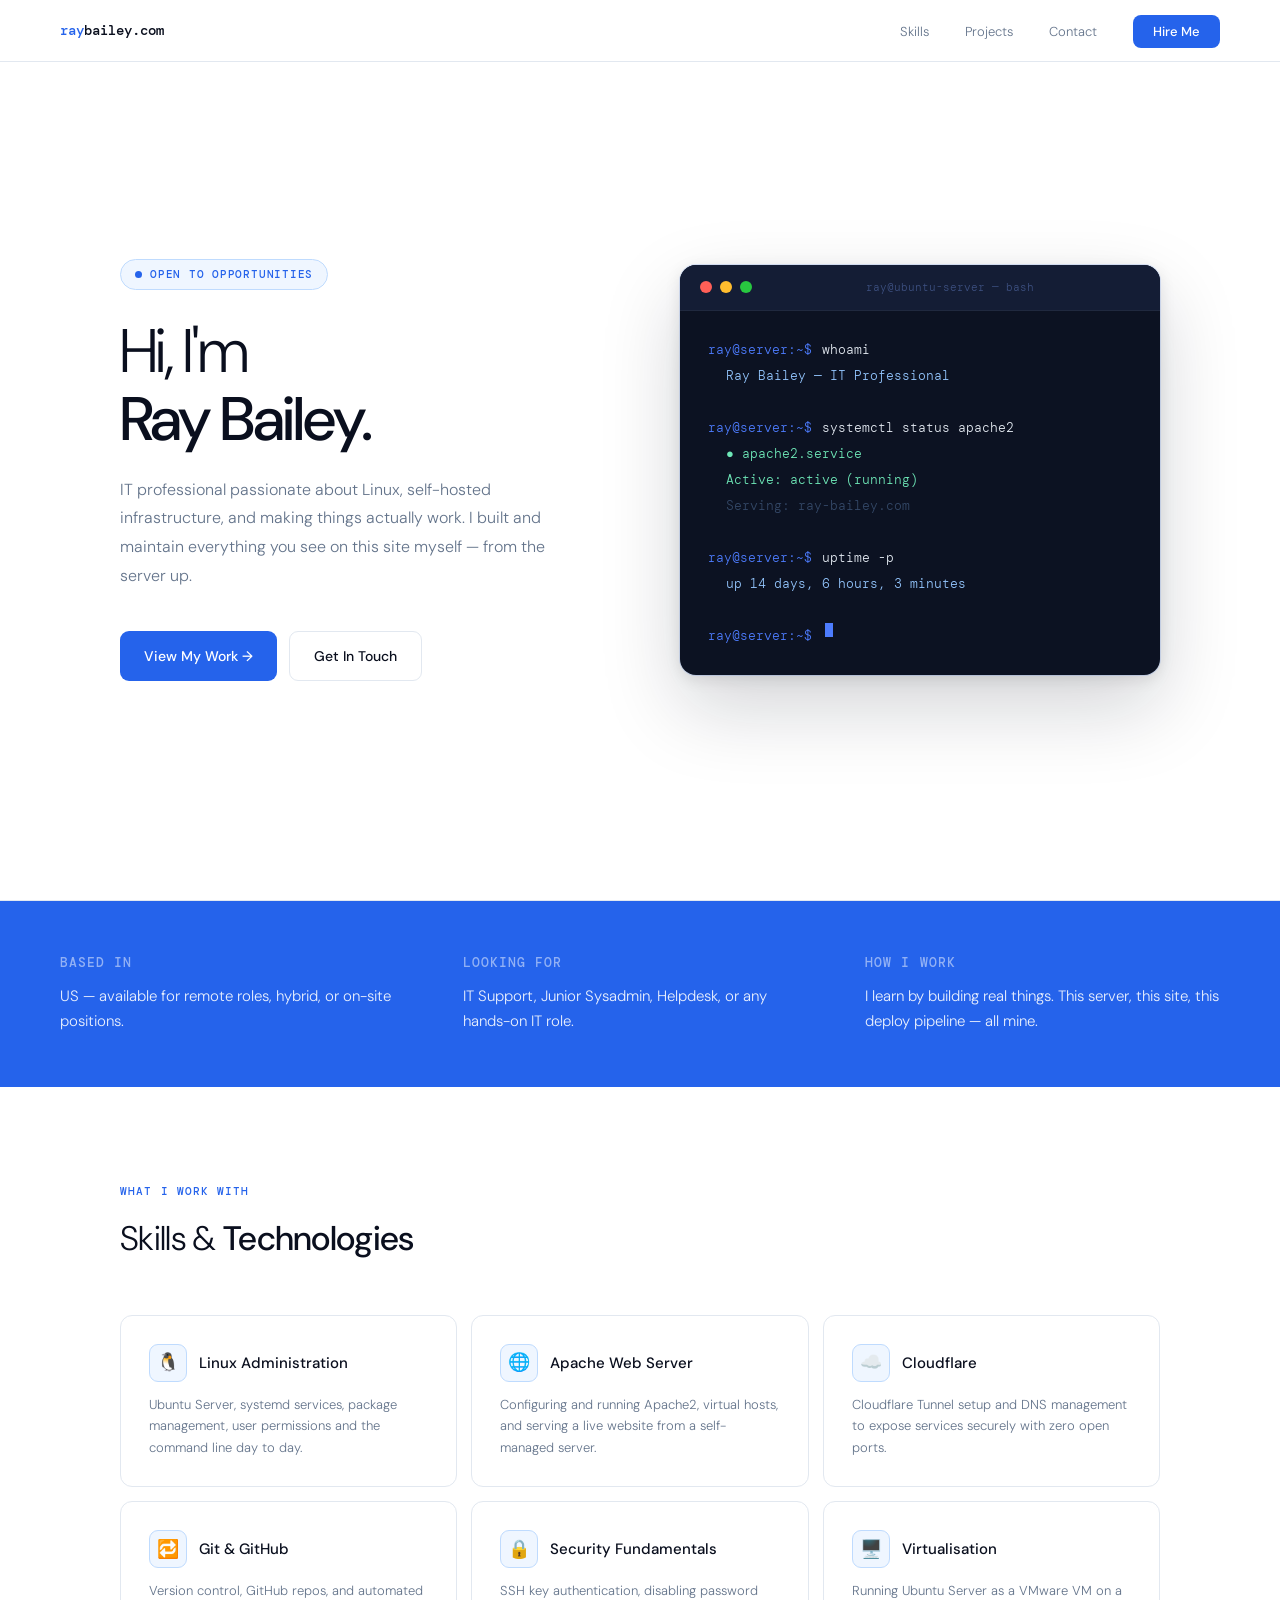
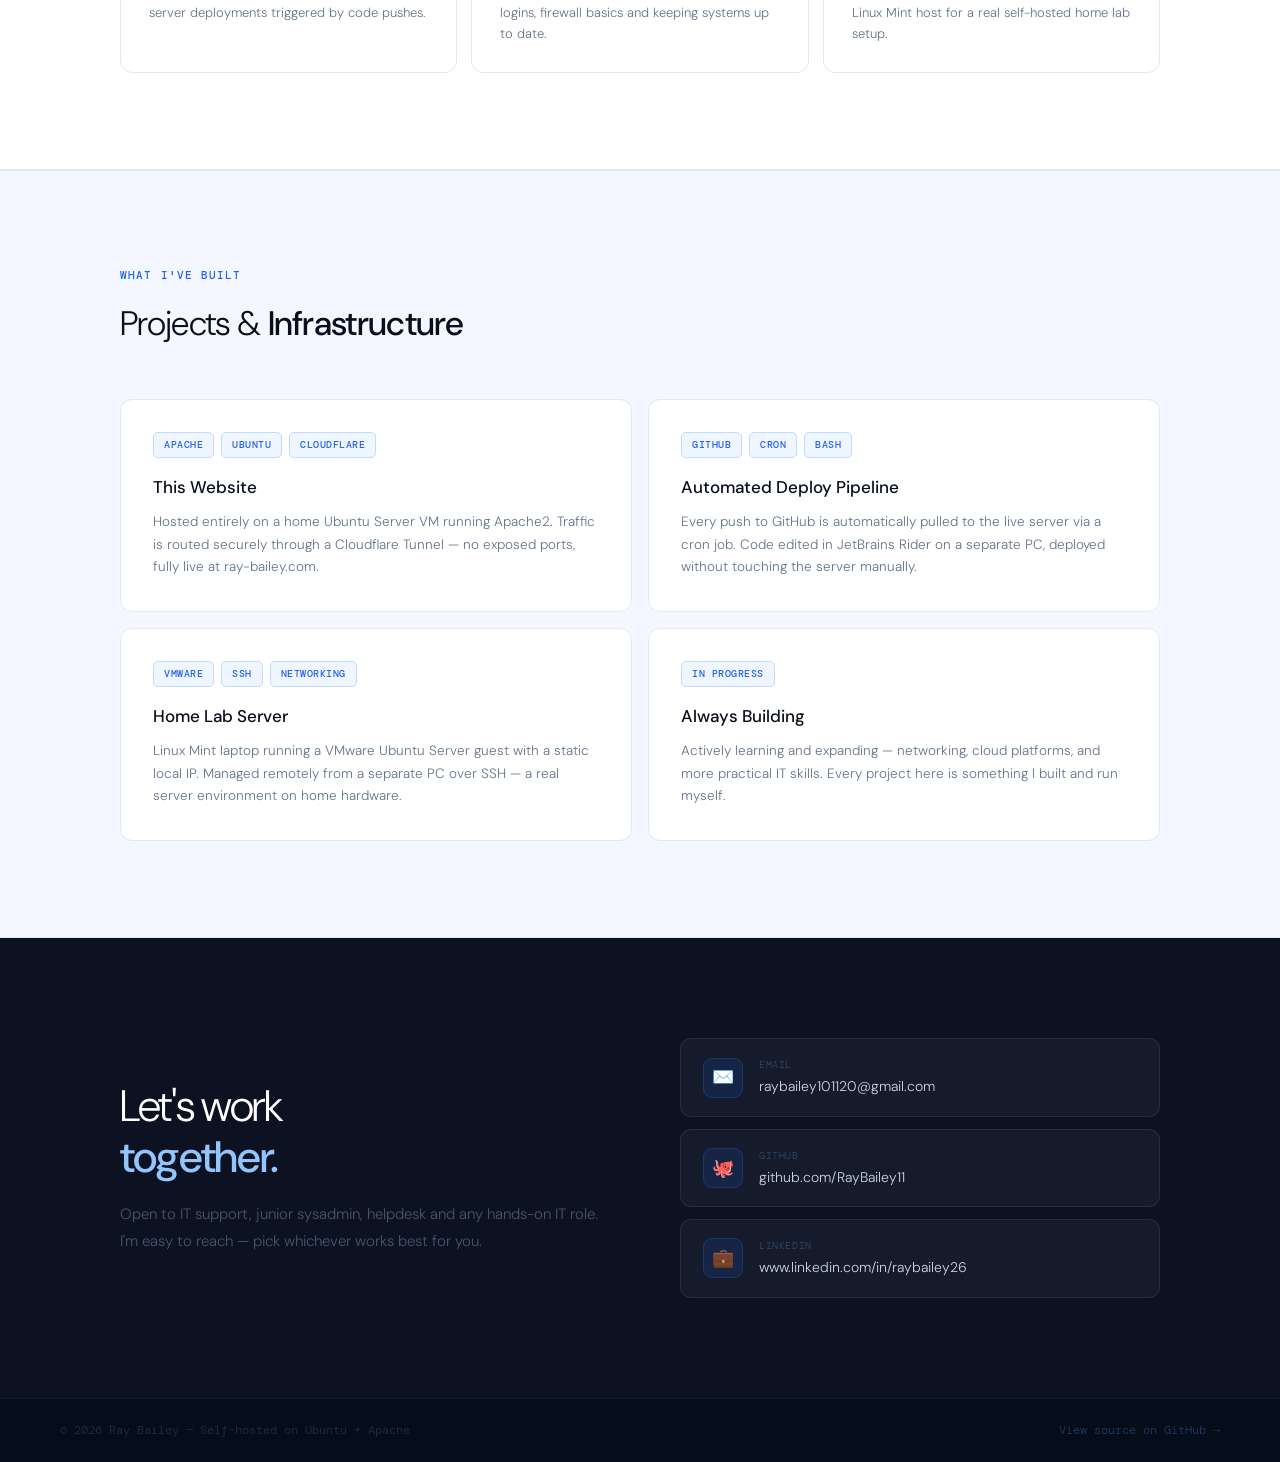
==== index.html @ 83276605 "First commit" ====
﻿<!DOCTYPE html>
<html lang="en">
<head>
    <meta charset="UTF-8"/>
    <meta name="viewport" content="width=device-width, initial-scale=1.0"/>
    <title>Ray Bailey — IT Professional</title>
    <link href="https://fonts.googleapis.com/css2?family=DM+Sans:wght@300;400;500&family=DM+Mono:wght@400;500&display=swap" rel="stylesheet"/>
    <style>
        *, *::before, *::after { box-sizing: border-box; margin: 0; padding: 0; }

        :root {
            --white: #ffffff;
            --off:   #f4f7ff;
            --fg:    #0a0f1e;
            --muted: #64748b;
            --blue:  #2563eb;
            --blue2: #1d4ed8;
            --blue-light: #eff6ff;
            --blue-mid:   #bfdbfe;
            --border: #e2e8f0;
            --mono: 'DM Mono', monospace;
            --sans: 'DM Sans', sans-serif;
        }

        html { scroll-behavior: smooth; }
        body { background: var(--white); color: var(--fg); font-family: var(--sans); font-weight: 300; line-height: 1.6; }

        /* ── NAV ── */
        nav {
            position: fixed; top: 0; left: 0; right: 0; z-index: 100;
            background: rgba(255,255,255,0.94);
            backdrop-filter: blur(14px);
            border-bottom: 1px solid var(--border);
            height: 62px; padding: 0 60px;
            display: flex; align-items: center; justify-content: space-between;
            animation: fadeDown 0.5s ease both;
        }
        .nav-logo { font-family: var(--mono); font-size: 14px; font-weight: 500; color: var(--fg); }
        .nav-logo span { color: var(--blue); }
        .nav-links { display: flex; gap: 36px; list-style: none; align-items: center; }
        .nav-links a { font-size: 13px; color: var(--muted); text-decoration: none; transition: color 0.2s; }
        .nav-links a:hover { color: var(--fg); }
        .nav-hire {
            background: var(--blue); color: #fff !important;
            padding: 8px 20px; border-radius: 8px; font-weight: 500 !important;
            transition: background 0.2s !important;
        }
        .nav-hire:hover { background: var(--blue2) !important; }

        /* ── HERO ── */
        .hero {
            min-height: 100vh;
            padding: 140px 60px 100px;
            max-width: 1160px; margin: 0 auto;
            display: flex; align-items: center;
        }
        .hero-grid {
            display: grid;
            grid-template-columns: 1fr 1fr;
            gap: 80px; align-items: center; width: 100%;
        }

        .hero-left { animation: fadeUp 0.7s 0.1s ease both; }

        .hero-tag {
            display: inline-flex; align-items: center; gap: 8px;
            background: var(--blue-light); color: var(--blue);
            border: 1px solid var(--blue-mid);
            font-family: var(--mono); font-size: 11px; font-weight: 500;
            letter-spacing: 0.07em; text-transform: uppercase;
            padding: 6px 14px; border-radius: 100px; margin-bottom: 28px;
        }
        .hero-tag::before {
            content: ''; width: 7px; height: 7px; border-radius: 50%;
            background: var(--blue); animation: pulse 2s infinite;
        }

        h1 {
            font-size: clamp(40px, 4.8vw, 64px);
            font-weight: 300; line-height: 1.1;
            letter-spacing: -0.03em; margin-bottom: 22px;
        }
        h1 strong { font-weight: 500; }

        .hero-desc {
            font-size: 16px; color: var(--muted);
            max-width: 440px; line-height: 1.8; margin-bottom: 40px;
        }

        .hero-btns { display: flex; gap: 12px; }

        .btn {
            display: inline-flex; align-items: center; gap: 8px;
            padding: 13px 24px; border-radius: 9px;
            font-family: var(--sans); font-size: 14px; font-weight: 500;
            text-decoration: none; border: none; cursor: pointer; transition: all 0.2s;
        }
        .btn-blue { background: var(--blue); color: #fff; }
        .btn-blue:hover { background: var(--blue2); transform: translateY(-1px); box-shadow: 0 6px 20px rgba(37,99,235,0.3); }
        .btn-outline { background: #fff; color: var(--fg); border: 1.5px solid var(--border); }
        .btn-outline:hover { border-color: #94a3b8; transform: translateY(-1px); box-shadow: 0 4px 12px rgba(0,0,0,0.06); }

        /* ── TERMINAL ── */
        .hero-right { animation: fadeUp 0.7s 0.22s ease both; }

        .terminal {
            background: #0c1222;
            border-radius: 16px;
            overflow: hidden;
            box-shadow:
                    0 0 0 1px rgba(37,99,235,0.15),
                    0 32px 80px rgba(12,18,34,0.18),
                    0 4px 16px rgba(0,0,0,0.1);
        }
        .t-bar {
            background: #141d35;
            padding: 14px 20px;
            display: flex; align-items: center; gap: 8px;
            border-bottom: 1px solid rgba(255,255,255,0.05);
        }
        .dot { width: 12px; height: 12px; border-radius: 50%; }
        .dot-r { background: #ff5f57; }
        .dot-y { background: #ffbd2e; }
        .dot-g { background: #28c840; }
        .t-title {
            flex: 1; text-align: center;
            font-family: var(--mono); font-size: 11px; color: #3d5080;
        }

        .t-body { padding: 26px 28px; font-family: var(--mono); font-size: 13px; line-height: 2; }
        .t-row { display: flex; gap: 10px; }
        .t-ps  { color: #4d7cfe; }
        .t-cmd { color: #e2e8f0; }
        .t-res { padding-left: 18px; color: #93c5fd; }
        .t-res.g { color: #6ee7b7; }
        .t-res.d { color: #334766; }
        .t-cursor {
            display: inline-block; width: 8px; height: 14px;
            background: #4d7cfe; margin-left: 3px; vertical-align: middle;
            animation: blink 1.1s step-end infinite;
        }

        /* ── DIVIDER ── */
        .full-divider { border: none; border-top: 1px solid var(--border); }

        /* ── ABOUT STRIP ── */
        .about-strip {
            background: var(--blue);
            padding: 52px 60px;
        }
        .about-inner {
            max-width: 1160px; margin: 0 auto;
            display: grid; grid-template-columns: 1fr 1fr 1fr;
            gap: 48px;
        }
        .about-block h3 {
            font-size: 13px; font-weight: 500;
            color: rgba(255,255,255,0.5);
            font-family: var(--mono);
            letter-spacing: 0.08em; text-transform: uppercase;
            margin-bottom: 10px;
        }
        .about-block p { font-size: 15px; color: rgba(255,255,255,0.9); line-height: 1.7; font-weight: 300; }

        /* ── SECTION ── */
        .section { max-width: 1160px; margin: 0 auto; padding: 96px 60px; }
        .sec-label { font-family: var(--mono); font-size: 11px; font-weight: 500; letter-spacing: 0.1em; text-transform: uppercase; color: var(--blue); margin-bottom: 12px; }
        .sec-title { font-size: 34px; font-weight: 300; letter-spacing: -0.02em; margin-bottom: 48px; }
        .sec-title strong { font-weight: 500; }

        /* ── SKILLS ── */
        .skills-grid { display: grid; grid-template-columns: repeat(3,1fr); gap: 14px; }
        .skill-card {
            background: var(--white);
            border: 1px solid var(--border);
            border-radius: 12px; padding: 28px;
            transition: all 0.22s;
        }
        .skill-card:hover {
            border-color: var(--blue-mid);
            box-shadow: 0 6px 24px rgba(37,99,235,0.08);
            transform: translateY(-2px);
        }
        .skill-top {
            display: flex; align-items: center; gap: 12px; margin-bottom: 12px;
        }
        .skill-icon {
            width: 38px; height: 38px; border-radius: 9px;
            background: var(--blue-light); border: 1px solid var(--blue-mid);
            display: flex; align-items: center; justify-content: center; font-size: 18px;
        }
        .skill-name { font-size: 15px; font-weight: 500; }
        .skill-desc { font-size: 13px; color: var(--muted); line-height: 1.65; }

        /* ── PROJECTS ── */
        .projects-wrap { background: var(--off); border-top: 1px solid var(--border); border-bottom: 1px solid var(--border); }
        .proj-grid { display: grid; grid-template-columns: repeat(2,1fr); gap: 16px; }
        .proj-card {
            background: var(--white);
            border: 1px solid var(--border);
            border-radius: 12px; padding: 32px;
            transition: all 0.22s; position: relative; overflow: hidden;
        }
        .proj-card::before {
            content: '';
            position: absolute; top: 0; left: 0; right: 0; height: 3px;
            background: var(--blue);
            transform: scaleX(0); transform-origin: left;
            transition: transform 0.3s ease;
        }
        .proj-card:hover::before { transform: scaleX(1); }
        .proj-card:hover { box-shadow: 0 8px 28px rgba(37,99,235,0.08); transform: translateY(-2px); }

        .proj-tags { display: flex; gap: 7px; flex-wrap: wrap; margin-bottom: 16px; }
        .tag {
            font-family: var(--mono); font-size: 10px; font-weight: 500;
            letter-spacing: 0.05em; text-transform: uppercase;
            background: var(--blue-light); color: var(--blue);
            padding: 4px 10px; border-radius: 5px; border: 1px solid var(--blue-mid);
        }
        .proj-name { font-size: 17px; font-weight: 500; margin-bottom: 9px; }
        .proj-desc { font-size: 13.5px; color: var(--muted); line-height: 1.7; }

        /* ── CONTACT ── */
        .contact-wrap { background: #0c1222; }
        .contact-inner {
            max-width: 1160px; margin: 0 auto;
            padding: 100px 60px;
            display: grid; grid-template-columns: 1fr 1fr;
            gap: 80px; align-items: center;
        }
        .contact-left h2 {
            font-size: 44px; font-weight: 300;
            letter-spacing: -0.03em; color: #fff; margin-bottom: 18px; line-height: 1.15;
        }
        .contact-left h2 strong { font-weight: 500; color: #93c5fd; }
        .contact-left p { font-size: 15px; color: #475569; line-height: 1.8; }

        .contact-cards { display: flex; flex-direction: column; gap: 12px; }
        .contact-card {
            display: flex; align-items: center; gap: 16px;
            background: rgba(255,255,255,0.04);
            border: 1px solid rgba(255,255,255,0.08);
            border-radius: 11px; padding: 18px 22px;
            text-decoration: none; color: #cbd5e1;
            font-size: 14px; transition: all 0.2s;
        }
        .contact-card:hover { background: rgba(37,99,235,0.12); border-color: rgba(37,99,235,0.3); color: #fff; }
        .contact-card-icon {
            width: 40px; height: 40px; border-radius: 9px;
            background: rgba(37,99,235,0.15); border: 1px solid rgba(37,99,235,0.25);
            display: flex; align-items: center; justify-content: center; font-size: 18px;
            flex-shrink: 0;
        }
        .contact-card-label { font-family: var(--mono); font-size: 10px; color: #334766; margin-bottom: 2px; letter-spacing: 0.06em; text-transform: uppercase; }
        .contact-card-val { font-size: 14px; }

        /* ── FOOTER ── */
        footer { background: #060d1a; border-top: 1px solid #0f1829; padding: 22px 60px; }
        .footer-inner { max-width: 1160px; margin: 0 auto; display: flex; align-items: center; justify-content: space-between; }
        .footer-inner p { font-size: 12px; color: #1e2d45; font-family: var(--mono); }
        .footer-inner a { font-size: 12px; color: #1e3a5f; font-family: var(--mono); text-decoration: none; transition: color 0.2s; }
        .footer-inner a:hover { color: #4d7cfe; }

        /* ── ANIMATIONS ── */
        @keyframes fadeUp   { from { opacity:0; transform:translateY(18px); } to { opacity:1; transform:translateY(0); } }
        @keyframes fadeDown { from { opacity:0; transform:translateY(-10px); } to { opacity:1; transform:translateY(0); } }
        @keyframes blink    { 0%,100%{opacity:1} 50%{opacity:0} }
        @keyframes pulse    { 0%,100%{opacity:1;transform:scale(1)} 50%{opacity:0.35;transform:scale(0.75)} }
    </style>
</head>
<body>

<!-- NAV -->
<nav>
    <div class="nav-logo"><span>ray</span>bailey.com</div>
    <ul class="nav-links">
        <li><a href="#skills">Skills</a></li>
        <li><a href="#projects">Projects</a></li>
        <li><a href="#contact">Contact</a></li>
        <li><a href="#contact" class="nav-hire">Hire Me</a></li>
    </ul>
</nav>

<!-- HERO -->
<section class="hero">
    <div class="hero-grid">

        <div class="hero-left">
            <div class="hero-tag">Open to opportunities</div>
            <h1>Hi, I'm<br/><strong>Ray Bailey.</strong></h1>
            <p class="hero-desc">
                IT professional passionate about Linux, self-hosted infrastructure,
                and making things actually work. I built and maintain everything you
                see on this site myself — from the server up.
            </p>
            <div class="hero-btns">
                <a href="#projects" class="btn btn-blue">View My Work →</a>
                <a href="#contact" class="btn btn-outline">Get In Touch</a>
            </div>
        </div>

        <div class="hero-right">
            <div class="terminal">
                <div class="t-bar">
                    <div class="dot dot-r"></div>
                    <div class="dot dot-y"></div>
                    <div class="dot dot-g"></div>
                    <div class="t-title">ray@ubuntu-server — bash</div>
                </div>
                <div class="t-body">
                    <div class="t-row"><span class="t-ps">ray@server:~$</span><span class="t-cmd">whoami</span></div>
                    <div class="t-res">Ray Bailey — IT Professional</div>
                    <br/>
                    <div class="t-row"><span class="t-ps">ray@server:~$</span><span class="t-cmd">systemctl status apache2</span></div>
                    <div class="t-res g">● apache2.service</div>
                    <div class="t-res g">  Active: active (running)</div>
                    <div class="t-res d">  Serving: ray-bailey.com</div>
                    <br/>
                    <div class="t-row"><span class="t-ps">ray@server:~$</span><span class="t-cmd">uptime -p</span></div>
                    <div class="t-res">up 14 days, 6 hours, 3 minutes</div>
                    <br/>
                    <div class="t-row"><span class="t-ps">ray@server:~$</span><span class="t-cursor"></span></div>
                </div>
            </div>
        </div>

    </div>
</section>

<hr class="full-divider"/>

<!-- ABOUT STRIP -->
<div class="about-strip">
    <div class="about-inner">
        <div class="about-block">
            <h3>Based In</h3>
            <p>US — available for remote roles, hybrid, or on-site positions.</p>
        </div>
        <div class="about-block">
            <h3>Looking For</h3>
            <p>IT Support, Junior Sysadmin, Helpdesk, or any hands-on IT role.</p>
        </div>
        <div class="about-block">
            <h3>How I Work</h3>
            <p>I learn by building real things. This server, this site, this deploy pipeline — all mine.</p>
        </div>
    </div>
</div>

<!-- SKILLS -->
<section class="section" id="skills">
    <div class="sec-label">What I work with</div>
    <div class="sec-title">Skills &amp; <strong>Technologies</strong></div>
    <div class="skills-grid">

        <div class="skill-card">
            <div class="skill-top"><div class="skill-icon">🐧</div><div class="skill-name">Linux Administration</div></div>
            <div class="skill-desc">Ubuntu Server, systemd services, package management, user permissions and the command line day to day.</div>
        </div>

        <div class="skill-card">
            <div class="skill-top"><div class="skill-icon">🌐</div><div class="skill-name">Apache Web Server</div></div>
            <div class="skill-desc">Configuring and running Apache2, virtual hosts, and serving a live website from a self-managed server.</div>
        </div>

        <div class="skill-card">
            <div class="skill-top"><div class="skill-icon">☁️</div><div class="skill-name">Cloudflare</div></div>
            <div class="skill-desc">Cloudflare Tunnel setup and DNS management to expose services securely with zero open ports.</div>
        </div>

        <div class="skill-card">
            <div class="skill-top"><div class="skill-icon">🔁</div><div class="skill-name">Git &amp; GitHub</div></div>
            <div class="skill-desc">Version control, GitHub repos, and automated server deployments triggered by code pushes.</div>
        </div>

        <div class="skill-card">
            <div class="skill-top"><div class="skill-icon">🔒</div><div class="skill-name">Security Fundamentals</div></div>
            <div class="skill-desc">SSH key authentication, disabling password logins, firewall basics and keeping systems up to date.</div>
        </div>

        <div class="skill-card">
            <div class="skill-top"><div class="skill-icon">🖥️</div><div class="skill-name">Virtualisation</div></div>
            <div class="skill-desc">Running Ubuntu Server as a VMware VM on a Linux Mint host for a real self-hosted home lab setup.</div>
        </div>

    </div>
</section>

<hr class="full-divider"/>

<!-- PROJECTS -->
<div class="projects-wrap">
    <section class="section" id="projects">
        <div class="sec-label">What I've built</div>
        <div class="sec-title">Projects &amp; <strong>Infrastructure</strong></div>
        <div class="proj-grid">

            <div class="proj-card">
                <div class="proj-tags"><span class="tag">Apache</span><span class="tag">Ubuntu</span><span class="tag">Cloudflare</span></div>
                <div class="proj-name">This Website</div>
                <div class="proj-desc">Hosted entirely on a home Ubuntu Server VM running Apache2. Traffic is routed securely through a Cloudflare Tunnel — no exposed ports, fully live at ray-bailey.com.</div>
            </div>

            <div class="proj-card">
                <div class="proj-tags"><span class="tag">GitHub</span><span class="tag">Cron</span><span class="tag">Bash</span></div>
                <div class="proj-name">Automated Deploy Pipeline</div>
                <div class="proj-desc">Every push to GitHub is automatically pulled to the live server via a cron job. Code edited in JetBrains Rider on a separate PC, deployed without touching the server manually.</div>
            </div>

            <div class="proj-card">
                <div class="proj-tags"><span class="tag">VMware</span><span class="tag">SSH</span><span class="tag">Networking</span></div>
                <div class="proj-name">Home Lab Server</div>
                <div class="proj-desc">Linux Mint laptop running a VMware Ubuntu Server guest with a static local IP. Managed remotely from a separate PC over SSH — a real server environment on home hardware.</div>
            </div>

            <div class="proj-card">
                <div class="proj-tags"><span class="tag">In Progress</span></div>
                <div class="proj-name">Always Building</div>
                <div class="proj-desc">Actively learning and expanding — networking, cloud platforms, and more practical IT skills. Every project here is something I built and run myself.</div>
            </div>

        </div>
    </section>
</div>

<!-- CONTACT -->
<div class="contact-wrap" id="contact">
    <div class="contact-inner">

        <div class="contact-left">
            <h2>Let's work<br/><strong>together.</strong></h2>
            <p>
                Open to IT support, junior sysadmin, helpdesk and any hands-on IT role.
                I'm easy to reach — pick whichever works best for you.
            </p>
        </div>

        <div class="contact-cards">
            <a href="mailto:raybailey101120@gmail.com" class="contact-card">
                <div class="contact-card-icon">✉️</div>
                <div>
                    <div class="contact-card-label">Email</div>
                    <div class="contact-card-val">raybailey101120@gmail.com</div>
                </div>
            </a>
            <a href="https://github.com/RayBailey11" class="contact-card">
                <div class="contact-card-icon">🐙</div>
                <div>
                    <div class="contact-card-label">GitHub</div>
                    <div class="contact-card-val">github.com/RayBailey11</div>
                </div>
            </a>
            <a href="https://linkedin.com/in/raybailey26" class="contact-card">
                <div class="contact-card-icon">💼</div>
                <div>
                    <div class="contact-card-label">LinkedIn</div>
                    <div class="contact-card-val">www.linkedin.com/in/raybailey26</div>
                </div>
            </a>
        </div>

    </div>
</div>

<footer>
    <div class="footer-inner">
        <p>© 2026 Ray Bailey — Self-hosted on Ubuntu + Apache</p>
        <a href="https://github.com/RayBailey11">View source on GitHub →</a>
    </div>
</footer>

</body>
</html>
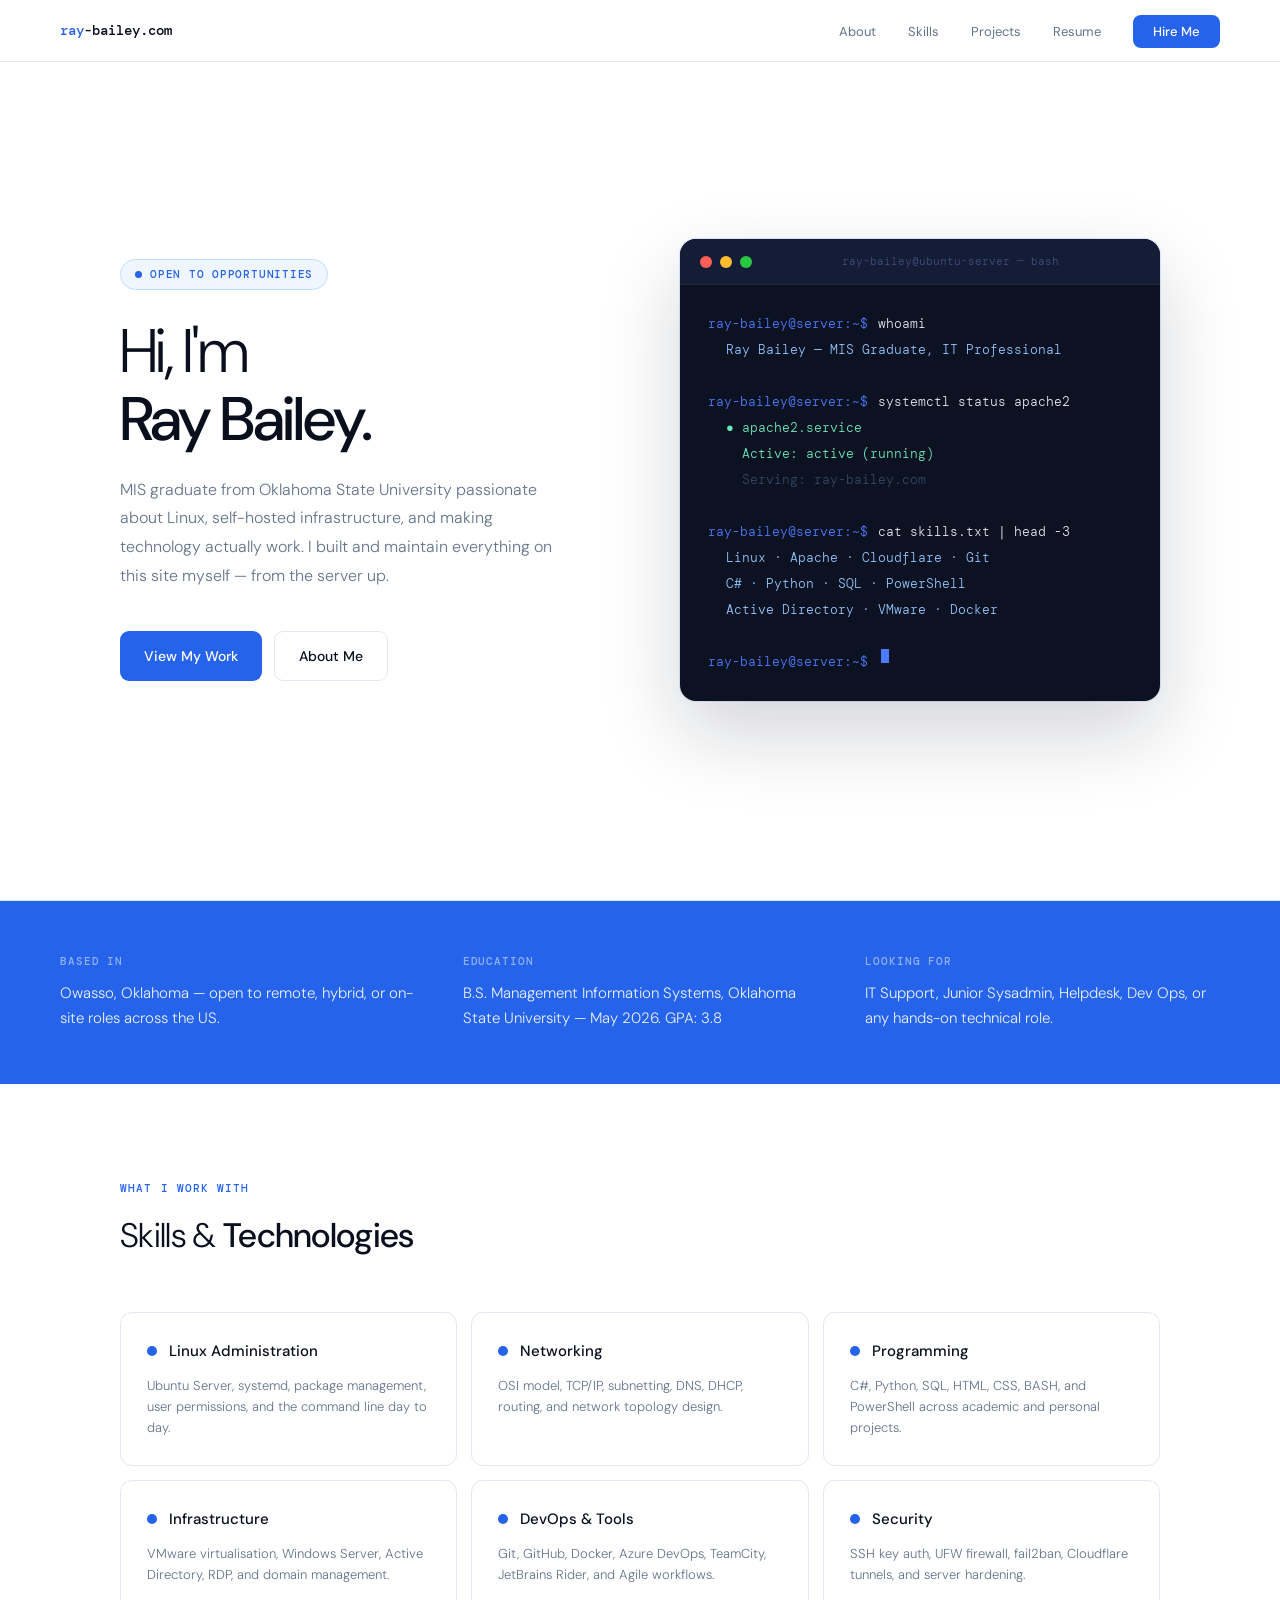
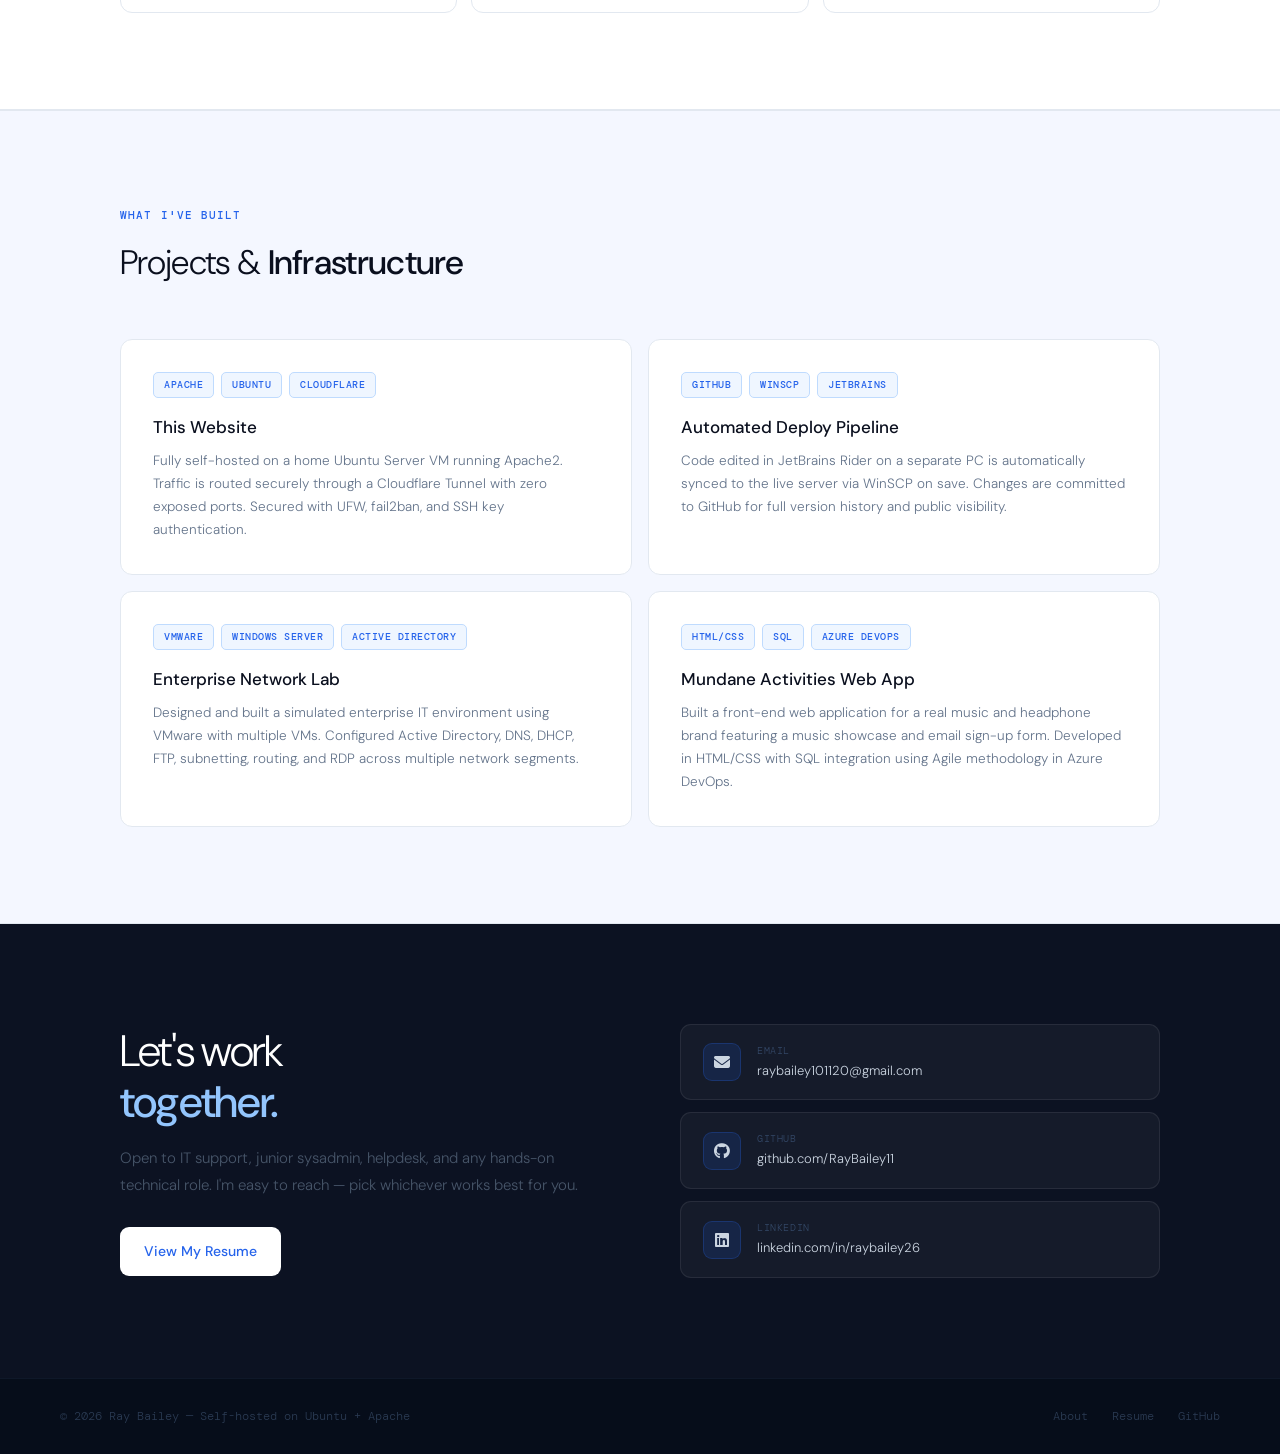
==== commit 3ab85af3: "v1 Update" ====
--- a/index.html
+++ b/index.html
@@ -4,49 +4,11 @@
     <meta charset="UTF-8"/>
     <meta name="viewport" content="width=device-width, initial-scale=1.0"/>
     <title>Ray Bailey — IT Professional</title>
+    <meta name="description" content="Ray Bailey — IT Professional based in Owasso, Oklahoma. OSU MIS Graduate. Open to IT support, sysadmin, and technical roles."/>
     <link href="https://fonts.googleapis.com/css2?family=DM+Sans:wght@300;400;500&family=DM+Mono:wght@400;500&display=swap" rel="stylesheet"/>
+    <link rel="stylesheet" href="https://cdnjs.cloudflare.com/ajax/libs/font-awesome/6.5.0/css/all.min.css"/>
+    <link rel="stylesheet" href="css/style.css"/>
     <style>
-        *, *::before, *::after { box-sizing: border-box; margin: 0; padding: 0; }
-
-        :root {
-            --white: #ffffff;
-            --off:   #f4f7ff;
-            --fg:    #0a0f1e;
-            --muted: #64748b;
-            --blue:  #2563eb;
-            --blue2: #1d4ed8;
-            --blue-light: #eff6ff;
-            --blue-mid:   #bfdbfe;
-            --border: #e2e8f0;
-            --mono: 'DM Mono', monospace;
-            --sans: 'DM Sans', sans-serif;
-        }
-
-        html { scroll-behavior: smooth; }
-        body { background: var(--white); color: var(--fg); font-family: var(--sans); font-weight: 300; line-height: 1.6; }
-
-        /* ── NAV ── */
-        nav {
-            position: fixed; top: 0; left: 0; right: 0; z-index: 100;
-            background: rgba(255,255,255,0.94);
-            backdrop-filter: blur(14px);
-            border-bottom: 1px solid var(--border);
-            height: 62px; padding: 0 60px;
-            display: flex; align-items: center; justify-content: space-between;
-            animation: fadeDown 0.5s ease both;
-        }
-        .nav-logo { font-family: var(--mono); font-size: 14px; font-weight: 500; color: var(--fg); }
-        .nav-logo span { color: var(--blue); }
-        .nav-links { display: flex; gap: 36px; list-style: none; align-items: center; }
-        .nav-links a { font-size: 13px; color: var(--muted); text-decoration: none; transition: color 0.2s; }
-        .nav-links a:hover { color: var(--fg); }
-        .nav-hire {
-            background: var(--blue); color: #fff !important;
-            padding: 8px 20px; border-radius: 8px; font-weight: 500 !important;
-            transition: background 0.2s !important;
-        }
-        .nav-hire:hover { background: var(--blue2) !important; }
-
         /* ── HERO ── */
         .hero {
             min-height: 100vh;
@@ -55,13 +17,9 @@
             display: flex; align-items: center;
         }
         .hero-grid {
-            display: grid;
-            grid-template-columns: 1fr 1fr;
+            display: grid; grid-template-columns: 1fr 1fr;
             gap: 80px; align-items: center; width: 100%;
         }
-
-        .hero-left { animation: fadeUp 0.7s 0.1s ease both; }
-
         .hero-tag {
             display: inline-flex; align-items: center; gap: 8px;
             background: var(--blue-light); color: var(--blue);
@@ -74,62 +32,35 @@
             content: ''; width: 7px; height: 7px; border-radius: 50%;
             background: var(--blue); animation: pulse 2s infinite;
         }
-
         h1 {
-            font-size: clamp(40px, 4.8vw, 64px);
+            font-size: clamp(38px, 4.8vw, 62px);
             font-weight: 300; line-height: 1.1;
             letter-spacing: -0.03em; margin-bottom: 22px;
         }
         h1 strong { font-weight: 500; }
-
         .hero-desc {
             font-size: 16px; color: var(--muted);
             max-width: 440px; line-height: 1.8; margin-bottom: 40px;
         }
-
-        .hero-btns { display: flex; gap: 12px; }
-
-        .btn {
-            display: inline-flex; align-items: center; gap: 8px;
-            padding: 13px 24px; border-radius: 9px;
-            font-family: var(--sans); font-size: 14px; font-weight: 500;
-            text-decoration: none; border: none; cursor: pointer; transition: all 0.2s;
-        }
-        .btn-blue { background: var(--blue); color: #fff; }
-        .btn-blue:hover { background: var(--blue2); transform: translateY(-1px); box-shadow: 0 6px 20px rgba(37,99,235,0.3); }
-        .btn-outline { background: #fff; color: var(--fg); border: 1.5px solid var(--border); }
-        .btn-outline:hover { border-color: #94a3b8; transform: translateY(-1px); box-shadow: 0 4px 12px rgba(0,0,0,0.06); }
+        .hero-btns { display: flex; gap: 12px; flex-wrap: wrap; }
 
         /* ── TERMINAL ── */
-        .hero-right { animation: fadeUp 0.7s 0.22s ease both; }
-
         .terminal {
-            background: #0c1222;
-            border-radius: 16px;
-            overflow: hidden;
-            box-shadow:
-                    0 0 0 1px rgba(37,99,235,0.15),
-                    0 32px 80px rgba(12,18,34,0.18),
-                    0 4px 16px rgba(0,0,0,0.1);
+            background: var(--dark);
+            border-radius: 16px; overflow: hidden;
+            box-shadow: 0 0 0 1px rgba(37,99,235,0.15), 0 32px 80px rgba(12,18,34,0.18);
         }
         .t-bar {
-            background: #141d35;
-            padding: 14px 20px;
+            background: var(--dark2); padding: 14px 20px;
             display: flex; align-items: center; gap: 8px;
             border-bottom: 1px solid rgba(255,255,255,0.05);
         }
         .dot { width: 12px; height: 12px; border-radius: 50%; }
-        .dot-r { background: #ff5f57; }
-        .dot-y { background: #ffbd2e; }
-        .dot-g { background: #28c840; }
-        .t-title {
-            flex: 1; text-align: center;
-            font-family: var(--mono); font-size: 11px; color: #3d5080;
-        }
-
+        .dot-r { background: #ff5f57; } .dot-y { background: #ffbd2e; } .dot-g { background: #28c840; }
+        .t-title { flex: 1; text-align: center; font-family: var(--mono); font-size: 11px; color: #3d5080; }
         .t-body { padding: 26px 28px; font-family: var(--mono); font-size: 13px; line-height: 2; }
-        .t-row { display: flex; gap: 10px; }
-        .t-ps  { color: #4d7cfe; }
+        .t-row { display: flex; gap: 10px; flex-wrap: wrap; }
+        .t-ps { color: #4d7cfe; white-space: nowrap; }
         .t-cmd { color: #e2e8f0; }
         .t-res { padding-left: 18px; color: #93c5fd; }
         .t-res.g { color: #6ee7b7; }
@@ -140,191 +71,159 @@
             animation: blink 1.1s step-end infinite;
         }
 
-        /* ── DIVIDER ── */
-        .full-divider { border: none; border-top: 1px solid var(--border); }
-
         /* ── ABOUT STRIP ── */
-        .about-strip {
-            background: var(--blue);
-            padding: 52px 60px;
-        }
+        .about-strip { background: var(--blue); padding: 52px 60px; }
         .about-inner {
             max-width: 1160px; margin: 0 auto;
-            display: grid; grid-template-columns: 1fr 1fr 1fr;
-            gap: 48px;
+            display: grid; grid-template-columns: repeat(3, 1fr); gap: 48px;
         }
         .about-block h3 {
-            font-size: 13px; font-weight: 500;
-            color: rgba(255,255,255,0.5);
-            font-family: var(--mono);
-            letter-spacing: 0.08em; text-transform: uppercase;
-            margin-bottom: 10px;
+            font-size: 11px; font-weight: 500; color: rgba(255,255,255,0.5);
+            font-family: var(--mono); letter-spacing: 0.08em; text-transform: uppercase; margin-bottom: 10px;
         }
         .about-block p { font-size: 15px; color: rgba(255,255,255,0.9); line-height: 1.7; font-weight: 300; }
 
-        /* ── SECTION ── */
-        .section { max-width: 1160px; margin: 0 auto; padding: 96px 60px; }
-        .sec-label { font-family: var(--mono); font-size: 11px; font-weight: 500; letter-spacing: 0.1em; text-transform: uppercase; color: var(--blue); margin-bottom: 12px; }
-        .sec-title { font-size: 34px; font-weight: 300; letter-spacing: -0.02em; margin-bottom: 48px; }
-        .sec-title strong { font-weight: 500; }
-
         /* ── SKILLS ── */
-        .skills-grid { display: grid; grid-template-columns: repeat(3,1fr); gap: 14px; }
+        .skills-grid { display: grid; grid-template-columns: repeat(3, 1fr); gap: 14px; }
         .skill-card {
-            background: var(--white);
-            border: 1px solid var(--border);
-            border-radius: 12px; padding: 28px;
-            transition: all 0.22s;
+            background: var(--white); border: 1px solid var(--border);
+            border-radius: 12px; padding: 26px; transition: all 0.22s;
         }
         .skill-card:hover {
             border-color: var(--blue-mid);
             box-shadow: 0 6px 24px rgba(37,99,235,0.08);
             transform: translateY(-2px);
         }
-        .skill-top {
-            display: flex; align-items: center; gap: 12px; margin-bottom: 12px;
-        }
-        .skill-icon {
-            width: 38px; height: 38px; border-radius: 9px;
-            background: var(--blue-light); border: 1px solid var(--blue-mid);
-            display: flex; align-items: center; justify-content: center; font-size: 18px;
+        .skill-top { display: flex; align-items: center; gap: 12px; margin-bottom: 12px; }
+        .skill-dot {
+            width: 10px; height: 10px; border-radius: 50%;
+            background: var(--blue); flex-shrink: 0;
         }
         .skill-name { font-size: 15px; font-weight: 500; }
         .skill-desc { font-size: 13px; color: var(--muted); line-height: 1.65; }
 
         /* ── PROJECTS ── */
         .projects-wrap { background: var(--off); border-top: 1px solid var(--border); border-bottom: 1px solid var(--border); }
-        .proj-grid { display: grid; grid-template-columns: repeat(2,1fr); gap: 16px; }
+        .proj-grid { display: grid; grid-template-columns: repeat(2, 1fr); gap: 16px; }
         .proj-card {
-            background: var(--white);
-            border: 1px solid var(--border);
-            border-radius: 12px; padding: 32px;
-            transition: all 0.22s; position: relative; overflow: hidden;
+            background: var(--white); border: 1px solid var(--border);
+            border-radius: 12px; padding: 32px; transition: all 0.22s;
+            position: relative; overflow: hidden;
         }
         .proj-card::before {
-            content: '';
-            position: absolute; top: 0; left: 0; right: 0; height: 3px;
-            background: var(--blue);
-            transform: scaleX(0); transform-origin: left;
+            content: ''; position: absolute; top: 0; left: 0; right: 0; height: 3px;
+            background: var(--blue); transform: scaleX(0); transform-origin: left;
             transition: transform 0.3s ease;
         }
         .proj-card:hover::before { transform: scaleX(1); }
         .proj-card:hover { box-shadow: 0 8px 28px rgba(37,99,235,0.08); transform: translateY(-2px); }
-
         .proj-tags { display: flex; gap: 7px; flex-wrap: wrap; margin-bottom: 16px; }
-        .tag {
-            font-family: var(--mono); font-size: 10px; font-weight: 500;
-            letter-spacing: 0.05em; text-transform: uppercase;
-            background: var(--blue-light); color: var(--blue);
-            padding: 4px 10px; border-radius: 5px; border: 1px solid var(--blue-mid);
-        }
         .proj-name { font-size: 17px; font-weight: 500; margin-bottom: 9px; }
         .proj-desc { font-size: 13.5px; color: var(--muted); line-height: 1.7; }
 
         /* ── CONTACT ── */
-        .contact-wrap { background: #0c1222; }
+        .contact-wrap { background: var(--dark); }
         .contact-inner {
-            max-width: 1160px; margin: 0 auto;
-            padding: 100px 60px;
-            display: grid; grid-template-columns: 1fr 1fr;
-            gap: 80px; align-items: center;
+            max-width: 1160px; margin: 0 auto; padding: 100px 60px;
+            display: grid; grid-template-columns: 1fr 1fr; gap: 80px; align-items: center;
         }
         .contact-left h2 {
-            font-size: 44px; font-weight: 300;
-            letter-spacing: -0.03em; color: #fff; margin-bottom: 18px; line-height: 1.15;
+            font-size: 44px; font-weight: 300; letter-spacing: -0.03em;
+            color: #fff; margin-bottom: 18px; line-height: 1.15;
         }
         .contact-left h2 strong { font-weight: 500; color: #93c5fd; }
-        .contact-left p { font-size: 15px; color: #475569; line-height: 1.8; }
-
+        .contact-left p { font-size: 15px; color: #475569; line-height: 1.8; margin-bottom: 28px; }
         .contact-cards { display: flex; flex-direction: column; gap: 12px; }
         .contact-card {
             display: flex; align-items: center; gap: 16px;
-            background: rgba(255,255,255,0.04);
-            border: 1px solid rgba(255,255,255,0.08);
+            background: rgba(255,255,255,0.04); border: 1px solid rgba(255,255,255,0.08);
             border-radius: 11px; padding: 18px 22px;
-            text-decoration: none; color: #cbd5e1;
-            font-size: 14px; transition: all 0.2s;
+            text-decoration: none; color: #cbd5e1; font-size: 14px; transition: all 0.2s;
         }
         .contact-card:hover { background: rgba(37,99,235,0.12); border-color: rgba(37,99,235,0.3); color: #fff; }
         .contact-card-icon {
-            width: 40px; height: 40px; border-radius: 9px;
+            width: 38px; height: 38px; border-radius: 9px;
             background: rgba(37,99,235,0.15); border: 1px solid rgba(37,99,235,0.25);
-            display: flex; align-items: center; justify-content: center; font-size: 18px;
-            flex-shrink: 0;
+            display: flex; align-items: center; justify-content: center; font-size: 16px; flex-shrink: 0;
         }
         .contact-card-label { font-family: var(--mono); font-size: 10px; color: #334766; margin-bottom: 2px; letter-spacing: 0.06em; text-transform: uppercase; }
-        .contact-card-val { font-size: 14px; }
-
-        /* ── FOOTER ── */
-        footer { background: #060d1a; border-top: 1px solid #0f1829; padding: 22px 60px; }
-        .footer-inner { max-width: 1160px; margin: 0 auto; display: flex; align-items: center; justify-content: space-between; }
-        .footer-inner p { font-size: 12px; color: #1e2d45; font-family: var(--mono); }
-        .footer-inner a { font-size: 12px; color: #1e3a5f; font-family: var(--mono); text-decoration: none; transition: color 0.2s; }
-        .footer-inner a:hover { color: #4d7cfe; }
-
-        /* ── ANIMATIONS ── */
-        @keyframes fadeUp   { from { opacity:0; transform:translateY(18px); } to { opacity:1; transform:translateY(0); } }
-        @keyframes fadeDown { from { opacity:0; transform:translateY(-10px); } to { opacity:1; transform:translateY(0); } }
-        @keyframes blink    { 0%,100%{opacity:1} 50%{opacity:0} }
-        @keyframes pulse    { 0%,100%{opacity:1;transform:scale(1)} 50%{opacity:0.35;transform:scale(0.75)} }
+        .contact-card-val { font-size: 13px; }
+
+        /* ── RESPONSIVE ── */
+        @media (max-width: 900px) {
+            .hero { padding: 120px 24px 80px; }
+            .hero-grid { grid-template-columns: 1fr; gap: 48px; }
+            .about-strip { padding: 40px 24px; }
+            .about-inner { grid-template-columns: 1fr; gap: 28px; }
+            .skills-grid { grid-template-columns: repeat(2, 1fr); }
+            .proj-grid { grid-template-columns: 1fr; }
+            .contact-inner { grid-template-columns: 1fr; padding: 72px 24px; gap: 48px; }
+            .contact-left h2 { font-size: 34px; }
+        }
+        @media (max-width: 640px) {
+            .nav-links { padding: 40px 24px; }
+            .hero { padding: 100px 18px 60px; }
+            .skills-grid { grid-template-columns: 1fr; }
+            .about-strip { padding: 36px 18px; }
+            .proj-card { padding: 24px; }
+            h1 { font-size: 36px; }
+        }
     </style>
 </head>
 <body>
 
-<!-- NAV -->
 <nav>
-    <div class="nav-logo"><span>ray</span>bailey.com</div>
+    <a href="index.html" class="nav-logo"><span>ray</span>-bailey.com</a>
     <ul class="nav-links">
-        <li><a href="#skills">Skills</a></li>
-        <li><a href="#projects">Projects</a></li>
-        <li><a href="#contact">Contact</a></li>
-        <li><a href="#contact" class="nav-hire">Hire Me</a></li>
+        <li><a href="about.html">About</a></li>
+        <li><a href="index.html#skills">Skills</a></li>
+        <li><a href="index.html#projects">Projects</a></li>
+        <li><a href="resume.html">Resume</a></li>
+        <li><a href="index.html#contact" class="nav-hire">Hire Me</a></li>
     </ul>
 </nav>
 
 <!-- HERO -->
 <section class="hero">
     <div class="hero-grid">
-
-        <div class="hero-left">
+        <div class="anim-up-1">
             <div class="hero-tag">Open to opportunities</div>
             <h1>Hi, I'm<br/><strong>Ray Bailey.</strong></h1>
             <p class="hero-desc">
-                IT professional passionate about Linux, self-hosted infrastructure,
-                and making things actually work. I built and maintain everything you
-                see on this site myself — from the server up.
+                MIS graduate from Oklahoma State University passionate about Linux,
+                self-hosted infrastructure, and making technology actually work.
+                I built and maintain everything on this site myself — from the server up.
             </p>
             <div class="hero-btns">
-                <a href="#projects" class="btn btn-blue">View My Work →</a>
-                <a href="#contact" class="btn btn-outline">Get In Touch</a>
-            </div>
-        </div>
-
-        <div class="hero-right">
+                <a href="#projects" class="btn btn-blue">View My Work</a>
+                <a href="about.html" class="btn btn-outline">About Me</a>
+            </div>
+        </div>
+
+        <div class="anim-up-2">
             <div class="terminal">
                 <div class="t-bar">
-                    <div class="dot dot-r"></div>
-                    <div class="dot dot-y"></div>
-                    <div class="dot dot-g"></div>
-                    <div class="t-title">ray@ubuntu-server — bash</div>
+                    <div class="dot dot-r"></div><div class="dot dot-y"></div><div class="dot dot-g"></div>
+                    <div class="t-title">ray-bailey@ubuntu-server — bash</div>
                 </div>
                 <div class="t-body">
-                    <div class="t-row"><span class="t-ps">ray@server:~$</span><span class="t-cmd">whoami</span></div>
-                    <div class="t-res">Ray Bailey — IT Professional</div>
+                    <div class="t-row"><span class="t-ps">ray-bailey@server:~$</span><span class="t-cmd">whoami</span></div>
+                    <div class="t-res">Ray Bailey — MIS Graduate, IT Professional</div>
                     <br/>
-                    <div class="t-row"><span class="t-ps">ray@server:~$</span><span class="t-cmd">systemctl status apache2</span></div>
+                    <div class="t-row"><span class="t-ps">ray-bailey@server:~$</span><span class="t-cmd">systemctl status apache2</span></div>
                     <div class="t-res g">● apache2.service</div>
-                    <div class="t-res g">  Active: active (running)</div>
-                    <div class="t-res d">  Serving: ray-bailey.com</div>
+                    <div class="t-res g">&nbsp;&nbsp;Active: active (running)</div>
+                    <div class="t-res d">&nbsp;&nbsp;Serving: ray-bailey.com</div>
                     <br/>
-                    <div class="t-row"><span class="t-ps">ray@server:~$</span><span class="t-cmd">uptime -p</span></div>
-                    <div class="t-res">up 14 days, 6 hours, 3 minutes</div>
+                    <div class="t-row"><span class="t-ps">ray-bailey@server:~$</span><span class="t-cmd">cat skills.txt | head -3</span></div>
+                    <div class="t-res">Linux · Apache · Cloudflare · Git</div>
+                    <div class="t-res">C# · Python · SQL · PowerShell</div>
+                    <div class="t-res">Active Directory · VMware · Docker</div>
                     <br/>
-                    <div class="t-row"><span class="t-ps">ray@server:~$</span><span class="t-cursor"></span></div>
-                </div>
-            </div>
-        </div>
-
+                    <div class="t-row"><span class="t-ps">ray-bailey@server:~$</span><span class="t-cursor"></span></div>
+                </div>
+            </div>
+        </div>
     </div>
 </section>
 
@@ -335,15 +234,15 @@
     <div class="about-inner">
         <div class="about-block">
             <h3>Based In</h3>
-            <p>US — available for remote roles, hybrid, or on-site positions.</p>
+            <p>Owasso, Oklahoma — open to remote, hybrid, or on-site roles across the US.</p>
+        </div>
+        <div class="about-block">
+            <h3>Education</h3>
+            <p>B.S. Management Information Systems, Oklahoma State University — May 2026. GPA: 3.8</p>
         </div>
         <div class="about-block">
             <h3>Looking For</h3>
-            <p>IT Support, Junior Sysadmin, Helpdesk, or any hands-on IT role.</p>
-        </div>
-        <div class="about-block">
-            <h3>How I Work</h3>
-            <p>I learn by building real things. This server, this site, this deploy pipeline — all mine.</p>
+            <p>IT Support, Junior Sysadmin, Helpdesk, Dev Ops, or any hands-on technical role.</p>
         </div>
     </div>
 </div>
@@ -353,37 +252,30 @@
     <div class="sec-label">What I work with</div>
     <div class="sec-title">Skills &amp; <strong>Technologies</strong></div>
     <div class="skills-grid">
-
-        <div class="skill-card">
-            <div class="skill-top"><div class="skill-icon">🐧</div><div class="skill-name">Linux Administration</div></div>
-            <div class="skill-desc">Ubuntu Server, systemd services, package management, user permissions and the command line day to day.</div>
-        </div>
-
-        <div class="skill-card">
-            <div class="skill-top"><div class="skill-icon">🌐</div><div class="skill-name">Apache Web Server</div></div>
-            <div class="skill-desc">Configuring and running Apache2, virtual hosts, and serving a live website from a self-managed server.</div>
-        </div>
-
-        <div class="skill-card">
-            <div class="skill-top"><div class="skill-icon">☁️</div><div class="skill-name">Cloudflare</div></div>
-            <div class="skill-desc">Cloudflare Tunnel setup and DNS management to expose services securely with zero open ports.</div>
-        </div>
-
-        <div class="skill-card">
-            <div class="skill-top"><div class="skill-icon">🔁</div><div class="skill-name">Git &amp; GitHub</div></div>
-            <div class="skill-desc">Version control, GitHub repos, and automated server deployments triggered by code pushes.</div>
-        </div>
-
-        <div class="skill-card">
-            <div class="skill-top"><div class="skill-icon">🔒</div><div class="skill-name">Security Fundamentals</div></div>
-            <div class="skill-desc">SSH key authentication, disabling password logins, firewall basics and keeping systems up to date.</div>
-        </div>
-
-        <div class="skill-card">
-            <div class="skill-top"><div class="skill-icon">🖥️</div><div class="skill-name">Virtualisation</div></div>
-            <div class="skill-desc">Running Ubuntu Server as a VMware VM on a Linux Mint host for a real self-hosted home lab setup.</div>
-        </div>
-
+        <div class="skill-card">
+            <div class="skill-top"><div class="skill-dot"></div><div class="skill-name">Linux Administration</div></div>
+            <div class="skill-desc">Ubuntu Server, systemd, package management, user permissions, and the command line day to day.</div>
+        </div>
+        <div class="skill-card">
+            <div class="skill-top"><div class="skill-dot"></div><div class="skill-name">Networking</div></div>
+            <div class="skill-desc">OSI model, TCP/IP, subnetting, DNS, DHCP, routing, and network topology design.</div>
+        </div>
+        <div class="skill-card">
+            <div class="skill-top"><div class="skill-dot"></div><div class="skill-name">Programming</div></div>
+            <div class="skill-desc">C#, Python, SQL, HTML, CSS, BASH, and PowerShell across academic and personal projects.</div>
+        </div>
+        <div class="skill-card">
+            <div class="skill-top"><div class="skill-dot"></div><div class="skill-name">Infrastructure</div></div>
+            <div class="skill-desc">VMware virtualisation, Windows Server, Active Directory, RDP, and domain management.</div>
+        </div>
+        <div class="skill-card">
+            <div class="skill-top"><div class="skill-dot"></div><div class="skill-name">DevOps &amp; Tools</div></div>
+            <div class="skill-desc">Git, GitHub, Docker, Azure DevOps, TeamCity, JetBrains Rider, and Agile workflows.</div>
+        </div>
+        <div class="skill-card">
+            <div class="skill-top"><div class="skill-dot"></div><div class="skill-name">Security</div></div>
+            <div class="skill-desc">SSH key auth, UFW firewall, fail2ban, Cloudflare tunnels, and server hardening.</div>
+        </div>
     </div>
 </section>
 
@@ -395,31 +287,26 @@
         <div class="sec-label">What I've built</div>
         <div class="sec-title">Projects &amp; <strong>Infrastructure</strong></div>
         <div class="proj-grid">
-
             <div class="proj-card">
                 <div class="proj-tags"><span class="tag">Apache</span><span class="tag">Ubuntu</span><span class="tag">Cloudflare</span></div>
                 <div class="proj-name">This Website</div>
-                <div class="proj-desc">Hosted entirely on a home Ubuntu Server VM running Apache2. Traffic is routed securely through a Cloudflare Tunnel — no exposed ports, fully live at ray-bailey.com.</div>
-            </div>
-
+                <div class="proj-desc">Fully self-hosted on a home Ubuntu Server VM running Apache2. Traffic is routed securely through a Cloudflare Tunnel with zero exposed ports. Secured with UFW, fail2ban, and SSH key authentication.</div>
+            </div>
             <div class="proj-card">
-                <div class="proj-tags"><span class="tag">GitHub</span><span class="tag">Cron</span><span class="tag">Bash</span></div>
+                <div class="proj-tags"><span class="tag">GitHub</span><span class="tag">WinSCP</span><span class="tag">JetBrains</span></div>
                 <div class="proj-name">Automated Deploy Pipeline</div>
-                <div class="proj-desc">Every push to GitHub is automatically pulled to the live server via a cron job. Code edited in JetBrains Rider on a separate PC, deployed without touching the server manually.</div>
-            </div>
-
+                <div class="proj-desc">Code edited in JetBrains Rider on a separate PC is automatically synced to the live server via WinSCP on save. Changes are committed to GitHub for full version history and public visibility.</div>
+            </div>
             <div class="proj-card">
-                <div class="proj-tags"><span class="tag">VMware</span><span class="tag">SSH</span><span class="tag">Networking</span></div>
-                <div class="proj-name">Home Lab Server</div>
-                <div class="proj-desc">Linux Mint laptop running a VMware Ubuntu Server guest with a static local IP. Managed remotely from a separate PC over SSH — a real server environment on home hardware.</div>
-            </div>
-
+                <div class="proj-tags"><span class="tag">VMware</span><span class="tag">Windows Server</span><span class="tag">Active Directory</span></div>
+                <div class="proj-name">Enterprise Network Lab</div>
+                <div class="proj-desc">Designed and built a simulated enterprise IT environment using VMware with multiple VMs. Configured Active Directory, DNS, DHCP, FTP, subnetting, routing, and RDP across multiple network segments.</div>
+            </div>
             <div class="proj-card">
-                <div class="proj-tags"><span class="tag">In Progress</span></div>
-                <div class="proj-name">Always Building</div>
-                <div class="proj-desc">Actively learning and expanding — networking, cloud platforms, and more practical IT skills. Every project here is something I built and run myself.</div>
-            </div>
-
+                <div class="proj-tags"><span class="tag">HTML/CSS</span><span class="tag">SQL</span><span class="tag">Azure DevOps</span></div>
+                <div class="proj-name">Mundane Activities Web App</div>
+                <div class="proj-desc">Built a front-end web application for a real music and headphone brand featuring a music showcase and email sign-up form. Developed in HTML/CSS with SQL integration using Agile methodology in Azure DevOps.</div>
+            </div>
         </div>
     </section>
 </div>
@@ -427,46 +314,45 @@
 <!-- CONTACT -->
 <div class="contact-wrap" id="contact">
     <div class="contact-inner">
-
         <div class="contact-left">
             <h2>Let's work<br/><strong>together.</strong></h2>
-            <p>
-                Open to IT support, junior sysadmin, helpdesk and any hands-on IT role.
-                I'm easy to reach — pick whichever works best for you.
-            </p>
-        </div>
-
+            <p>Open to IT support, junior sysadmin, helpdesk, and any hands-on technical role. I'm easy to reach — pick whichever works best for you.</p>
+            <a href="resume.html" class="btn btn-white">View My Resume</a>
+        </div>
         <div class="contact-cards">
             <a href="mailto:raybailey101120@gmail.com" class="contact-card">
-                <div class="contact-card-icon">✉️</div>
+                <div class="contact-card-icon"><i class="fa-solid fa-envelope"></i></div>
                 <div>
                     <div class="contact-card-label">Email</div>
                     <div class="contact-card-val">raybailey101120@gmail.com</div>
                 </div>
             </a>
             <a href="https://github.com/RayBailey11" class="contact-card">
-                <div class="contact-card-icon">🐙</div>
+                <div class="contact-card-icon"><i class="fa-brands fa-github"></i></div>
                 <div>
                     <div class="contact-card-label">GitHub</div>
                     <div class="contact-card-val">github.com/RayBailey11</div>
                 </div>
             </a>
-            <a href="https://linkedin.com/in/raybailey26" class="contact-card">
-                <div class="contact-card-icon">💼</div>
+            <a href="https://www.linkedin.com/in/raybailey26" class="contact-card">
+                <div class="contact-card-icon"><i class="fa-brands fa-linkedin"></i></div>
                 <div>
                     <div class="contact-card-label">LinkedIn</div>
-                    <div class="contact-card-val">www.linkedin.com/in/raybailey26</div>
+                    <div class="contact-card-val">linkedin.com/in/raybailey26</div>
                 </div>
             </a>
         </div>
-
     </div>
 </div>
 
 <footer>
     <div class="footer-inner">
         <p>© 2026 Ray Bailey — Self-hosted on Ubuntu + Apache</p>
-        <a href="https://github.com/RayBailey11">View source on GitHub →</a>
+        <div class="footer-links">
+            <a href="about.html">About</a>
+            <a href="resume.html">Resume</a>
+            <a href="https://github.com/RayBailey11">GitHub</a>
+        </div>
     </div>
 </footer>
 
--- a/css/style.css
+++ b/css/style.css
@@ -0,0 +1,137 @@
+﻿/* ── RESET & ROOT ── */
+*, *::before, *::after { box-sizing: border-box; margin: 0; padding: 0; }
+
+:root {
+    --white:       #ffffff;
+    --off:         #f4f7ff;
+    --fg:          #0a0f1e;
+    --muted:       #64748b;
+    --blue:        #2563eb;
+    --blue2:       #1d4ed8;
+    --blue-light:  #eff6ff;
+    --blue-mid:    #bfdbfe;
+    --border:      #e2e8f0;
+    --dark:        #0c1222;
+    --dark2:       #141d35;
+    --mono:        'DM Mono', monospace;
+    --sans:        'DM Sans', sans-serif;
+}
+
+html { scroll-behavior: smooth; }
+body {
+    background: var(--white);
+    color: var(--fg);
+    font-family: var(--sans);
+    font-weight: 300;
+    line-height: 1.6;
+    -webkit-font-smoothing: antialiased;
+}
+
+/* ── NAV ── */
+nav {
+    position: fixed; top: 0; left: 0; right: 0; z-index: 100;
+    background: rgba(255,255,255,0.94);
+    backdrop-filter: blur(14px);
+    -webkit-backdrop-filter: blur(14px);
+    border-bottom: 1px solid var(--border);
+    height: 62px; padding: 0 60px;
+    display: flex; align-items: center; justify-content: space-between;
+}
+.nav-logo {
+    font-family: var(--mono); font-size: 14px; font-weight: 500; color: var(--fg);
+    text-decoration: none;
+}
+.nav-logo span { color: var(--blue); }
+.nav-links { display: flex; gap: 32px; list-style: none; align-items: center; }
+.nav-links a {
+    font-size: 13px; color: var(--muted); text-decoration: none;
+    transition: color 0.2s; font-weight: 400;
+}
+.nav-links a:hover { color: var(--fg); }
+.nav-links a.active { color: var(--blue); font-weight: 500; }
+.nav-hire {
+    background: var(--blue) !important; color: #fff !important;
+    padding: 8px 20px; border-radius: 8px; font-weight: 500 !important;
+    transition: background 0.2s !important;
+}
+.nav-hire:hover { background: var(--blue2) !important; }
+
+/* ── BUTTONS ── */
+.btn {
+    display: inline-flex; align-items: center; gap: 8px;
+    padding: 13px 24px; border-radius: 9px;
+    font-family: var(--sans); font-size: 14px; font-weight: 500;
+    text-decoration: none; border: none; cursor: pointer; transition: all 0.2s;
+}
+.btn-blue { background: var(--blue); color: #fff; }
+.btn-blue:hover { background: var(--blue2); transform: translateY(-1px); box-shadow: 0 6px 20px rgba(37,99,235,0.28); }
+.btn-outline { background: #fff; color: var(--fg); border: 1.5px solid var(--border); }
+.btn-outline:hover { border-color: #94a3b8; transform: translateY(-1px); box-shadow: 0 4px 12px rgba(0,0,0,0.06); }
+.btn-white { background: #fff; color: var(--blue); }
+.btn-white:hover { background: var(--blue-light); transform: translateY(-1px); }
+
+/* ── DIVIDER ── */
+.full-divider { border: none; border-top: 1px solid var(--border); }
+
+/* ── SECTION COMMONS ── */
+.section { max-width: 1160px; margin: 0 auto; padding: 96px 60px; }
+.sec-label {
+    font-family: var(--mono); font-size: 11px; font-weight: 500;
+    letter-spacing: 0.1em; text-transform: uppercase; color: var(--blue); margin-bottom: 12px;
+}
+.sec-title { font-size: 34px; font-weight: 300; letter-spacing: -0.02em; margin-bottom: 48px; }
+.sec-title strong { font-weight: 500; }
+
+/* ── TAGS ── */
+.tag {
+    font-family: var(--mono); font-size: 10px; font-weight: 500;
+    letter-spacing: 0.05em; text-transform: uppercase;
+    background: var(--blue-light); color: var(--blue);
+    padding: 4px 10px; border-radius: 5px; border: 1px solid var(--blue-mid);
+    white-space: nowrap;
+}
+
+/* ── FOOTER ── */
+footer { background: #060d1a; border-top: 1px solid #0f1829; padding: 28px 60px; }
+.footer-inner {
+    max-width: 1160px; margin: 0 auto;
+    display: flex; align-items: center; justify-content: space-between;
+    flex-wrap: wrap; gap: 12px;
+}
+.footer-inner p { font-size: 12px; color: #2a3a52; font-family: var(--mono); }
+.footer-links { display: flex; gap: 24px; }
+.footer-links a {
+    font-size: 12px; color: #2a3a52; font-family: var(--mono);
+    text-decoration: none; transition: color 0.2s;
+}
+.footer-links a:hover { color: #4d7cfe; }
+
+/* ── ANIMATIONS ── */
+@keyframes fadeUp   { from { opacity:0; transform:translateY(20px); } to { opacity:1; transform:translateY(0); } }
+@keyframes fadeDown { from { opacity:0; transform:translateY(-10px); } to { opacity:1; transform:translateY(0); } }
+@keyframes blink    { 0%,100%{opacity:1} 50%{opacity:0} }
+@keyframes pulse    { 0%,100%{opacity:1;transform:scale(1)} 50%{opacity:0.35;transform:scale(0.75)} }
+
+.anim-up { animation: fadeUp 0.7s ease both; }
+.anim-up-1 { animation: fadeUp 0.7s 0.1s ease both; }
+.anim-up-2 { animation: fadeUp 0.7s 0.2s ease both; }
+.anim-up-3 { animation: fadeUp 0.7s 0.3s ease both; }
+
+/* ── RESPONSIVE ── */
+@media (max-width: 900px) {
+    nav { padding: 0 24px; height: 58px; }
+    .nav-links { gap: 20px; }
+    .section { padding: 72px 24px; }
+    footer { padding: 24px; }
+    .sec-title { font-size: 28px; }
+}
+
+@media (max-width: 640px) {
+    nav { padding: 0 18px; }
+    .nav-links { gap: 14px; }
+    .nav-links li:not(:last-child):not(:nth-last-child(2)) { display: none; }
+    .section { padding: 56px 18px; }
+    .sec-title { font-size: 24px; margin-bottom: 32px; }
+    footer { padding: 20px 18px; }
+    .footer-inner { flex-direction: column; align-items: flex-start; }
+}
